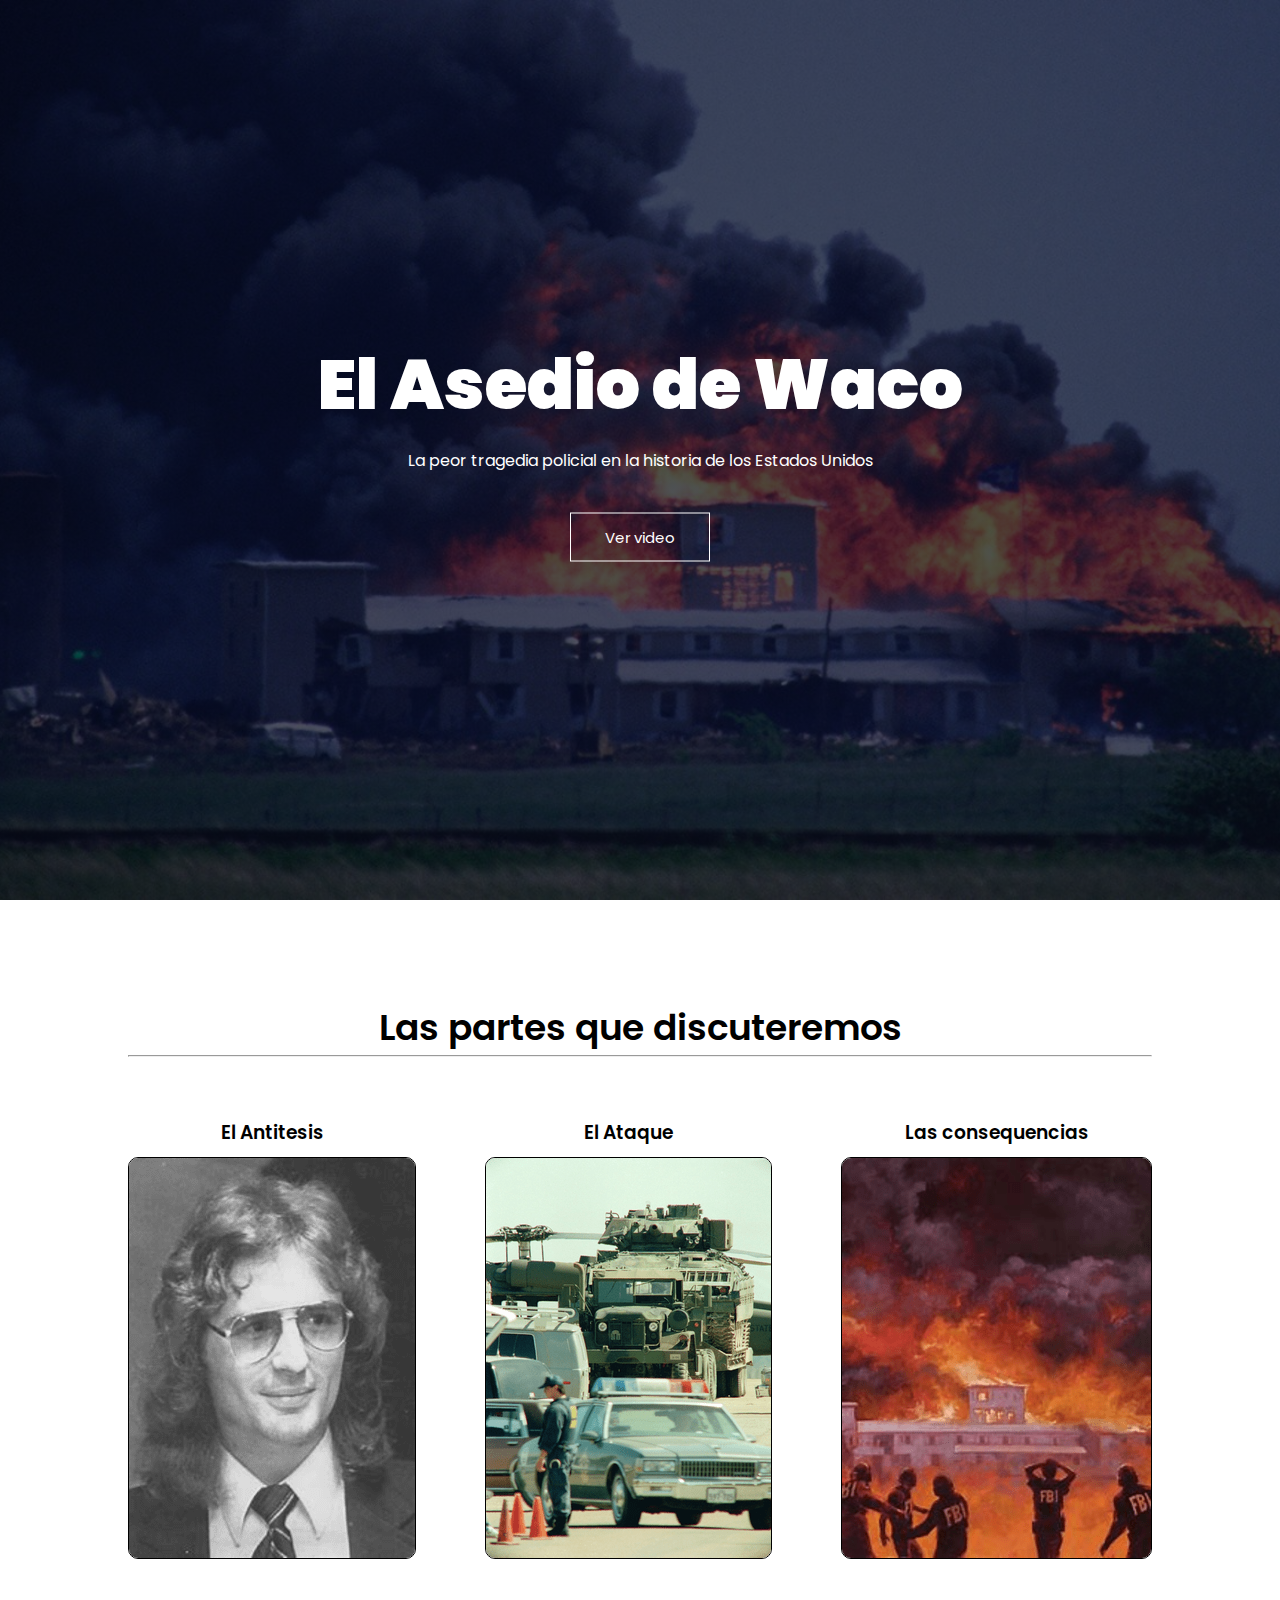
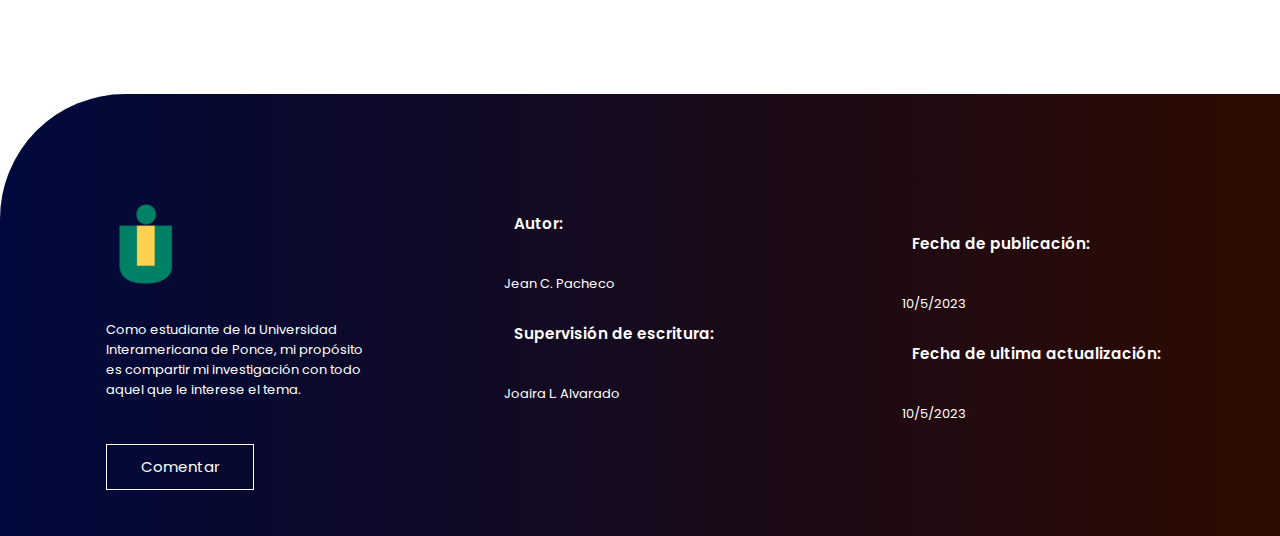
==== index.html @ 5398168d "Rename HomePage.html to index.html" ====
<!Doctype html>
<html>
<head>
<meta charset="UTF-8">
<meta name="viewport" content="width=device-width, initial-scale=1.0">    
<title>El Asedio de Waco</title>
<link rel="stylesheet" href="style1.css">
<link rel="preconnect" href="https://fonts.googleapis.com">
<link rel="preconnect" href="https://fonts.gstatic.com" crossorigin>
<link href="https://fonts.googleapis.com/css2?family=Poppins:ital,wght@0,300;0,600;0,700;0,800;1,300;1,600;1,700;1,800&display=swap" rel="stylesheet">    
</head>
<body>

    <section class="header">
        <nav>
       <div class="nav-links">
            </div>
    
        </nav>
<div class="text-box">
    <h1><b>El Asedio de Waco</b></h1> 
    <p>La peor tragedia policial en la historia de los Estados Unidos</p>
  <a title="Contactenos" class="conta-but" href="https://www.youtube.com/watch?v=CcAs7BS3Usc">Ver video</a> 
            
        </div>        
    
    
    </section>
    
<section class="partes">
    <h1>Las partes que discuteremos</h1>
    <hr>
    
    <div class="row">
          <div class="par-col"></a>
           <h3>El Antitesis</h3>
        <a href="BranchDavi.html" target="_blank"><img src="Koresh1.png"  alt="imagen de David Koresh que te lleva a la primera parte de la pagina"></a>
        
        </div>
     <div class="par-col">
           <h3>El Ataque</h3>
         <a href="laprofe.html" target="_blank"><img src="War.png" alt="imagen de tanques que te lleva a la segunda parte de la pagina"></a>
        </div>
    
   
    <div class="par-col">
           <h3>Las consequencias</h3>
         <a href="conse.html" target="_blank"><img src="Conse.png" alt="imagen de fuego que te lleva a la segunda parte de la pagina"></a>
        </div>
    
    </section>    
    
<section class="footer">
    <div class="row1">
    <div class="col1">
        <img src="inter1.png" class="logo">
        <p>Como estudiante de la Universidad Interamericana de Ponce, mi propósito es compartir mi investigación con todo aquel que le interese el tema. </p></div>
        
    <div class="col1">
        <h3>Autor: </h3>
        <p>Jean C. Pacheco</p>
        <br>
        <h3>Supervisión de escritura:</h3>
        <p>Joaira L. Alvarado</p>
        
        </div>
        
     <div class="col1">  <div class="col1"></div>
         <h3>Fecha de publicación:</h3>
        <p>10/5/2023</p>
         <br>
            <h3>Fecha de ultima actualización:</h3>
         <p>10/5/2023</p>
        
        </div>
        
        <div class="col1"> 
           <a align="center" title="Contactenos" class="conta-but" href="">Comentar</a>
            
            
        </div>
    
    </div>
    
    </section>
    
</body>

</html>
---- style1.css ----
*{margin:0; padding:0;font-family: 'Poppins', sans-serif; overflow-x: hidden}

.header{ min-height: 100vh; width: 100%; background-image: linear-gradient(rgba(4,9,30,0.7),rgba(4,9,30,0.7)),url(waco.png); background-position: center;background-size: cover;position: relative;}

.nav-links{text-align: right; padding-right: 50px;padding-top: 30px; color:#fff;font-size: 20px;}

.conta-but{display: inline-block;text-decoration: none; color: #fff; border: 1px solid #fff;padding: 12px 34px;font-size:15px;background: transparent;position: relative;cursor: pointer}

.conta-but:hover{border: 1px solid ;background: #76323F  ;transition: 1s; color: white}

.text-box{width: 90%;color:#fff; position: absolute;top: 50%;left: 50%; transform: translate(-50%,-50%);text-align: center}

.text-box h1{font-size:70px;}

.text-box p{margin: 10px 0 40px;font-size: 16px;color: #fff;}

.partes{width: 80%;margin: auto;text-align: center;padding-top: 100px;}
h1{font-size: 36px;font-weight: 600;}

.row{margin-top: 5%;display: flex;justify-content: space-between;}

.par-col{transition: 0.5s}

.par-col img{border-radius: 10px; border:1px solid #000000;}

h3{text-align: center;font-weight: 600;margin: 10px}

.par-col:hover{flex-basis: 31%;background:  #76323F;border-radius: 10px;margin-bottom: 5%;padding: 20px 12px;box-sizing: border-box;box-shadow:0 0 20px 0px rgba(0,0,0,0.2); color: white;}

@media(max-width:700px){
    .row{
        flex-direction: column;
    }
}

.footer{width: 100%;position: absolute;background: linear-gradient(to right,#00093c,#2d0b00);color: #fff;padding: 100px 0 30px;border-top-left-radius: 125px;font-size: 13px;line-height: 20px;margin-top: 10%;}

.row1{width: 85%;margin: auto;display: flex;flex-wrap: wrap;align-items: flex-start;justify-content: space-between;}

.col1{flex-basis: 25%;padding: 10px;}


.logo{width: 80px;margin-bottom: 30px;}

.col1 h3{width: fit-content; margin-bottom: 40px;position: relative;}
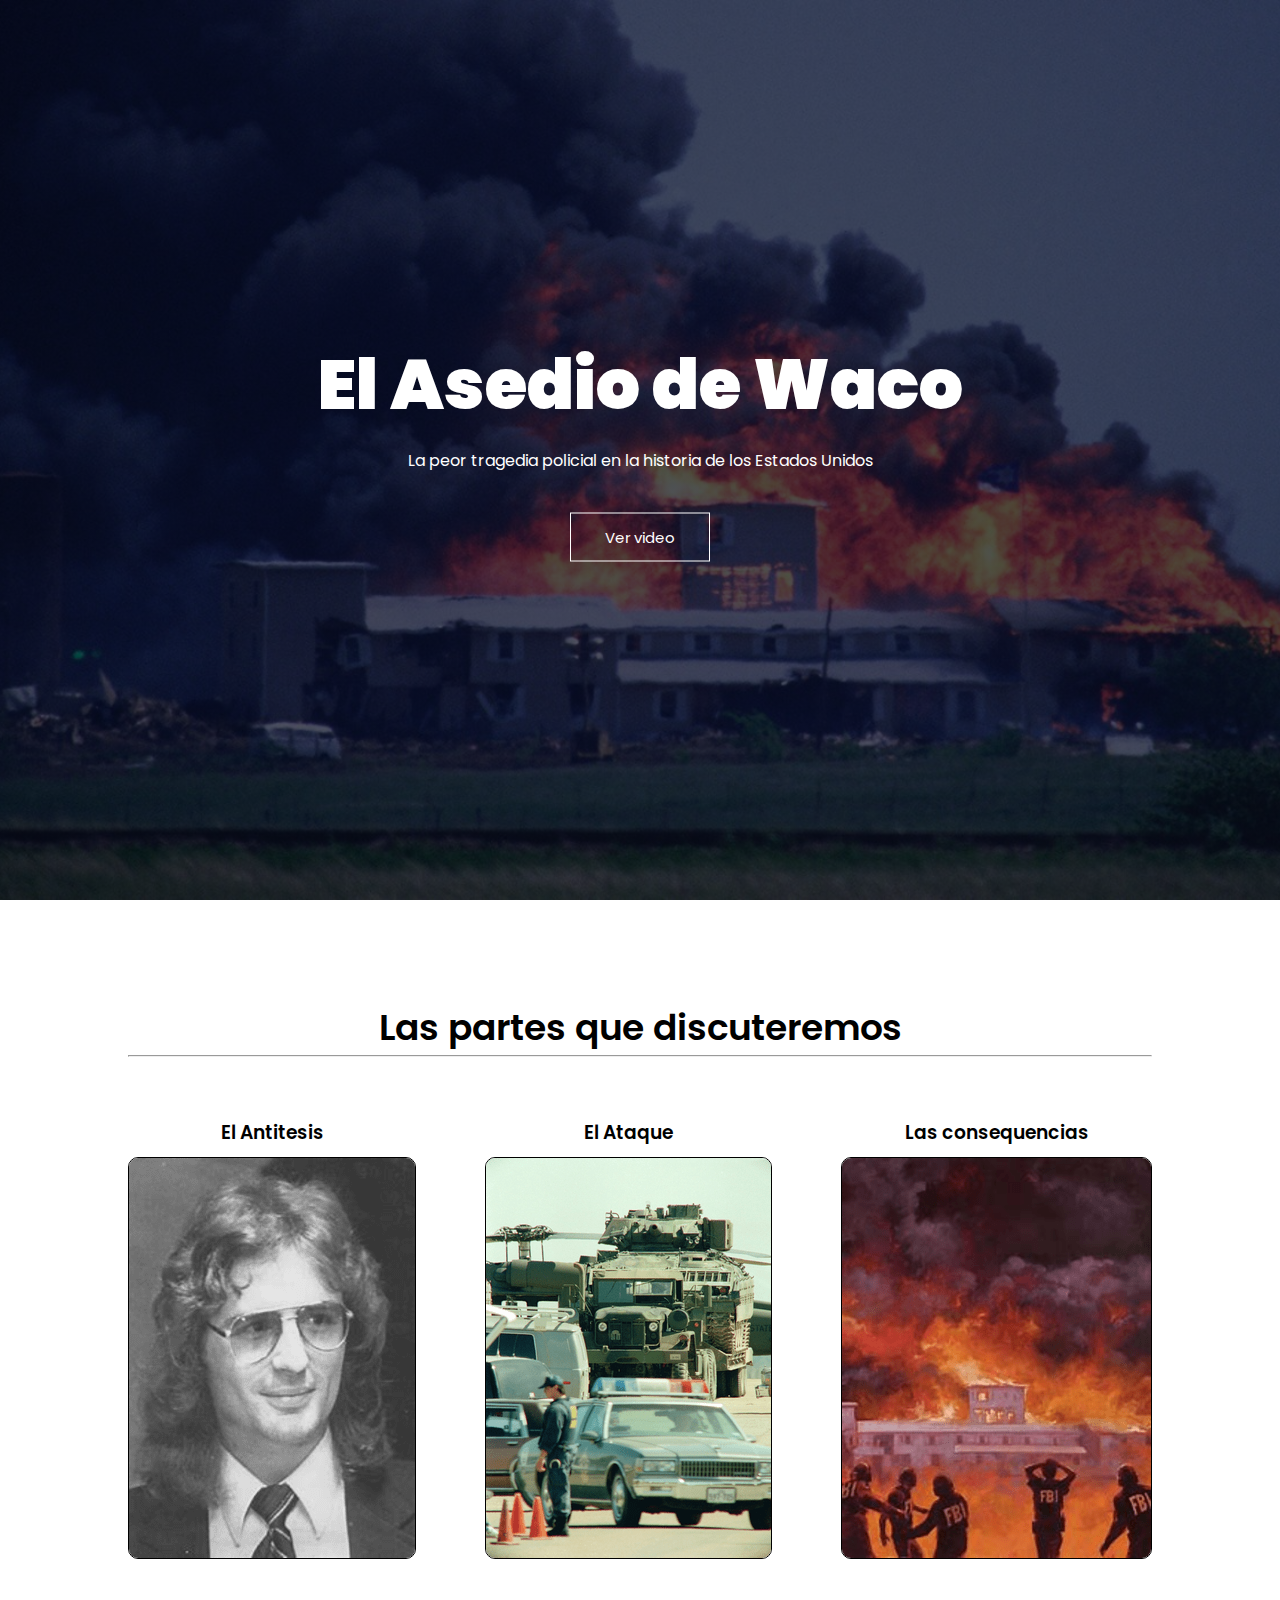
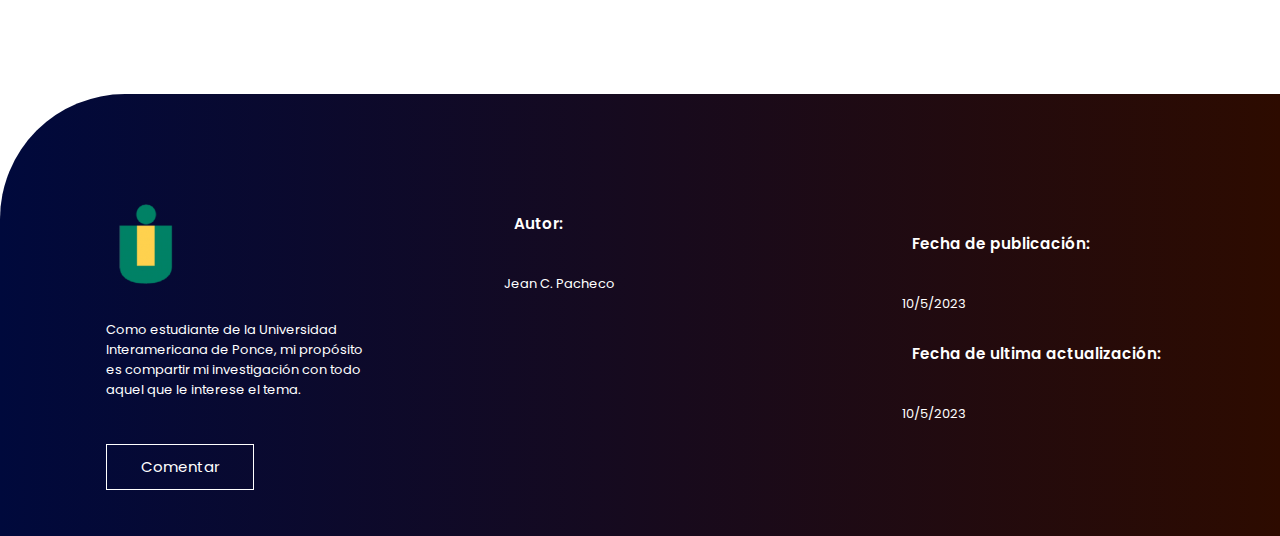
==== commit 56332e11: "Update index.html" ====
--- a/index.html
+++ b/index.html
@@ -59,9 +59,7 @@
     <div class="col1">
         <h3>Autor: </h3>
         <p>Jean C. Pacheco</p>
-        <br>
-        <h3>Supervisión de escritura:</h3>
-        <p>Joaira L. Alvarado</p>
+        
         
         </div>
         
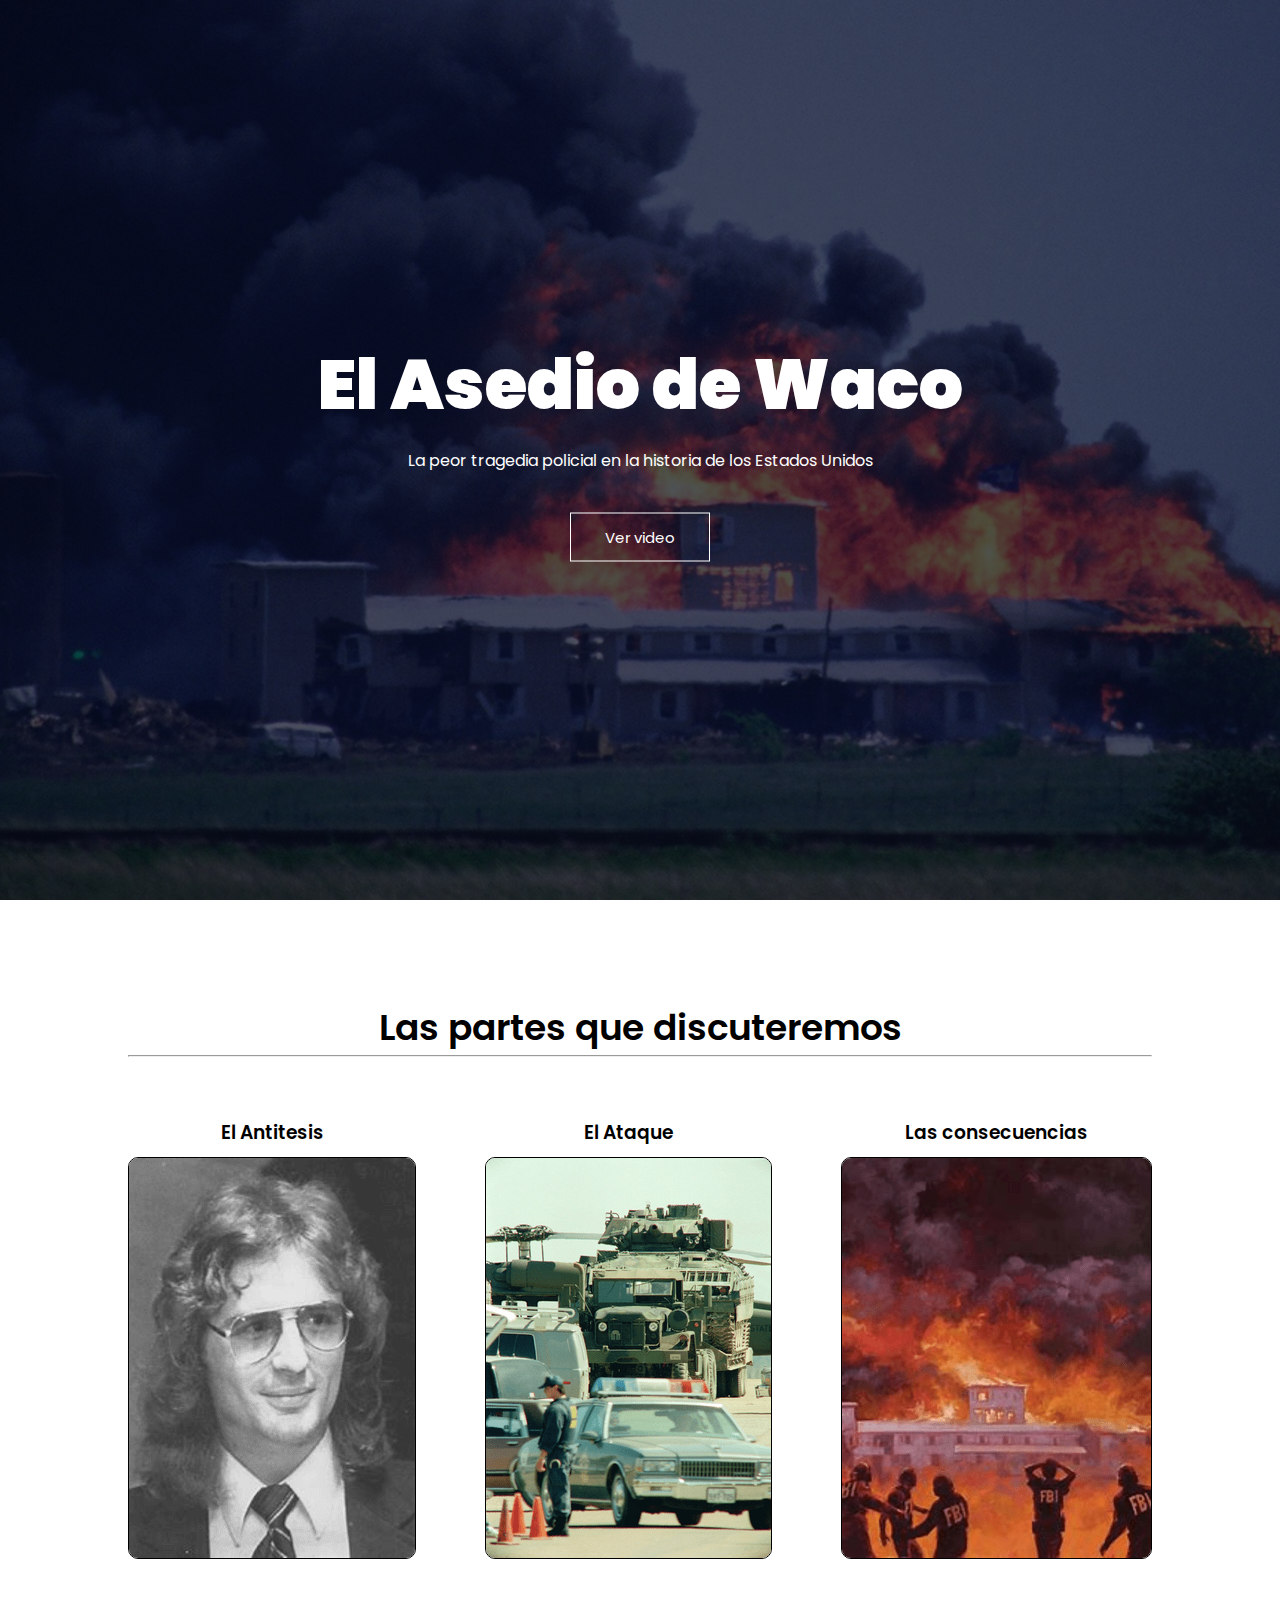
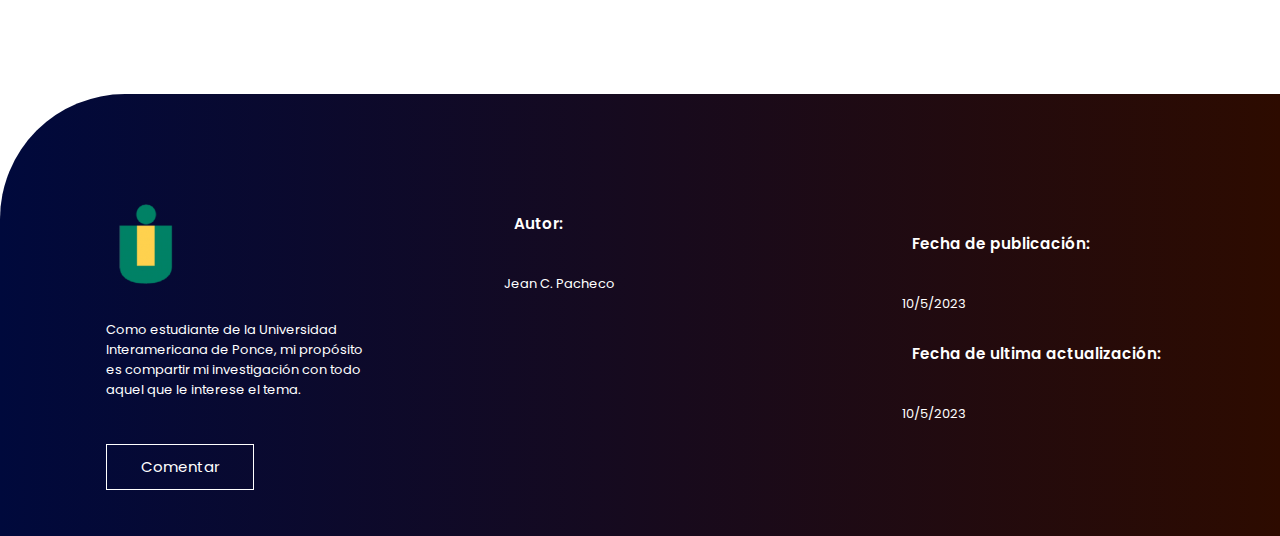
==== commit 1c6109c2: "Update index.html" ====
--- a/index.html
+++ b/index.html
@@ -44,7 +44,7 @@
     
    
     <div class="par-col">
-           <h3>Las consequencias</h3>
+           <h3>Las consecuencias</h3>
          <a href="conse.html" target="_blank"><img src="Conse.png" alt="imagen de fuego que te lleva a la segunda parte de la pagina"></a>
         </div>
     
